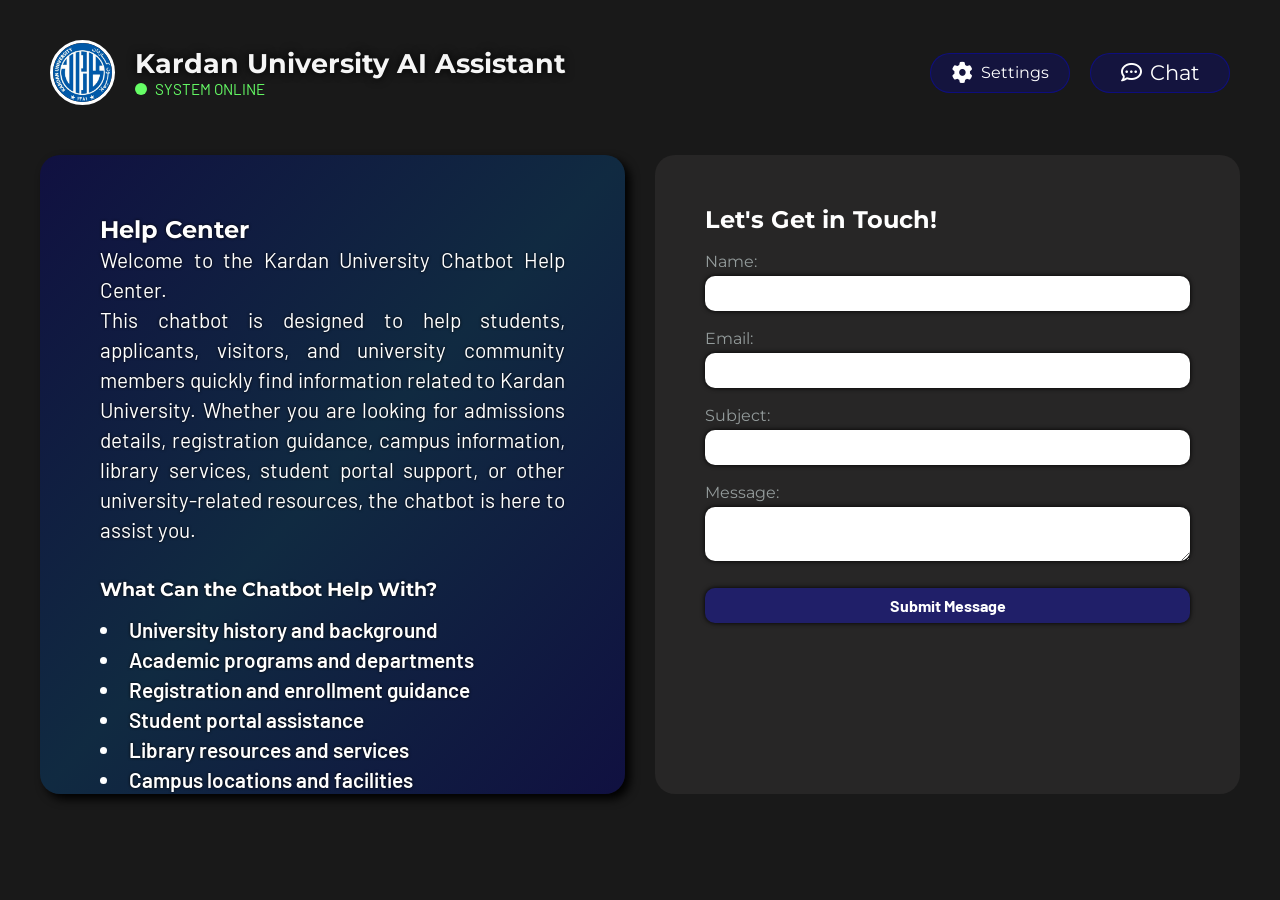
==== FrontEnd/help.html @ 635dd637 "Fpush" ====
<!doctype html>
<html lang="en">
  <head>
    <meta charset="UTF-8" />
    <meta name="viewport" content="width=device-width, initial-scale=1.0" />
    <title>Kardan University AI Assistant | Help</title>
    <link rel="stylesheet" href="styles.css" />
    <link rel="preconnect" href="https://fonts.googleapis.com" />
    <link rel="preconnect" href="https://fonts.gstatic.com" crossorigin />
    <link
      href="https://fonts.googleapis.com/css2?family=Barlow:ital,wght@0,100;0,200;0,300;0,400;0,500;0,600;0,700;0,800;0,900;1,100;1,200;1,300;1,400;1,500;1,600;1,700;1,800;1,900&family=Montserrat:ital,wght@0,100..900;1,100..900&display=swap"
      rel="stylesheet"
    />
    <link
      rel="stylesheet"
      href="https://cdnjs.cloudflare.com/ajax/libs/font-awesome/6.5.0/css/all.min.css"
    />
  </head>
  <body style="overflow-y: hidden">
    <nav>
      <div class="logo">
        <img src="kardanlogo.png" alt="Kardan University Logo" />
        <div class="logotexts">
          <h1>Kardan University AI Assistant</h1>
          <div class="dotcontainer">
            <div class="dot"></div>
            <p>SYSTEM ONLINE</p>
          </div>
        </div>
      </div>
      <div class="navbtnscontainer">
        <a href="#" style="text-decoration: none">
          <div class="navbtns">
            <i class="fa-solid fa-gear"></i>
            Settings
          </div>
        </a>
        <a href="index.html" style="text-decoration: none">
          <div class="navbtns helpcircle">
            <i class="fa-regular fa-comment-dots"></i>
            Chat
          </div>
        </a>
      </div>
    </nav>

    <!-- Form -->
    <div class="mainform">
      <div class="helppagetexts">
        <h2>Help Center</h2>

        <p>Welcome to the Kardan University Chatbot Help Center.</p>

        <p>
          This chatbot is designed to help students, applicants, visitors, and
          university community members quickly find information related to
          Kardan University. Whether you are looking for admissions details,
          registration guidance, campus information, library services, student
          portal support, or other university-related resources, the chatbot is
          here to assist you.
        </p>
        <br />
        <h3>What Can the Chatbot Help With?</h3>

        <ul>
          <li>University history and background</li>
          <li>Academic programs and departments</li>
          <li>Registration and enrollment guidance</li>
          <li>Student portal assistance</li>
          <li>Library resources and services</li>
          <li>Campus locations and facilities</li>
          <li>General university information</li>
          <li>Frequently asked questions</li>
        </ul>

        <br />
        <h3>Tips for Getting Better Answers</h3>

        <p>
          To receive accurate responses, try asking clear and specific
          questions. Examples include:
        </p>

        <ul>
          <li>How can I access the student portal?</li>
          <li>What services does the library offer?</li>
          <li>Tell me about Kardan University history.</li>
          <li>How do I register for courses?</li>
          <li>Where is the Taimani campus located?</li>
        </ul>

        <p>Short and direct questions usually produce the best results.</p>

        <br />
        <h3>Having Trouble?</h3>

        <p>
          If the chatbot cannot answer your question or you experience any
          issues while using the system, please contact us using the form on
          this page. We welcome your feedback, suggestions, and bug reports to
          help improve the chatbot experience.
        </p>

        <p style="margin-top: 10px">When contacting us, please include:</p>

        <ul>
          <li>A description of the issue</li>
          <li>The question you asked</li>
          <li>The response you received (if any)</li>
          <li>Any suggestions or feedback you would like to share</li>
        </ul>
        <br />
        <h3>Our Goal</h3>

        <p>
          Our goal is to make university information more accessible, faster to
          find, and easier to understand. We continuously improve the chatbot by
          expanding its knowledge and enhancing its ability to assist users
          effectively.
        </p>

        <br />
        <h3>Our Team</h3>

        <p>
          We made this project with a team of 3 memebers:<br />
          Ahmad Faisal Amin <br />
          Abdullah Anwar <br />
          Fardows Momand <br />
        </p>
        <br />
        <p>Thank you for using the Kardan University Chatbot.</p>
      </div>

      <form class="helpform">
        <h2>Let's Get in Touch!</h2><br>
        <label for="name" required>Name:</label><br />
        <input type="text" name="name" /><br /><br />
        <label for="email" required>Email:</label><br />
        <input type="email" name="email" /><br /><br />
        <label for="subject">Subject:</label><br />
        <input type="text" name="subject" /><br /><br />
        <label for="message" required>Message:</label><br />
        <textarea name="message"></textarea><br /><br />
        <input
          type="submit"
          value="Submit Message"
          class="submitbtn"
          style="color: white"
        />
      </form>
    </div>
  </body>
</html>
---- FrontEnd/styles.css ----
* {
  margin: 0;
  padding: 0;
  box-sizing: border-box;
}
body {
  background-color: rgba(25, 25, 25, 1);
}

nav {
  display: flex;
  justify-content: space-between;
  align-items: center;
  padding: 40px 50px;
}
.dotcontainer {
  display: flex;
  justify-content: flex-start;
  align-items: center;
  gap: 8px;
  width: 200px;
}
.logo {
  display: flex;
  gap: 20px;
  align-items: center;
}
.logo img {
  height: 65px;
  width: 65px;
  border-radius: 50%;
  border: solid white 3px;
}
.logotexts {
  display: flex;
  flex-direction: column;
  justify-content: center;
  align-items: flex-start;
}
.logotexts h1 {
  color: whitesmoke;
  font-family: "montserrat", sans-serif;
  font-size: 1.7rem;
  text-shadow: 0 0 10px black;
}
.dotcontainer p {
  color: rgb(102, 254, 102);
  font-family: "barlow", sans-serif;
  font-size: 0.95rem;
}
.dot {
  height: 12px;
  width: 12px;
  border-radius: 50%;
  background-color: rgb(102, 254, 102);
  animation: glowdot 1s ease infinite;
}
@keyframes glowdot {
  0%,
  100% {
    box-shadow: 0 0 0 green;
    background-color: rgb(102, 254, 102);
  }
  50% {
    box-shadow: 0 0 10px rgb(10, 172, 10);
    background-color: rgba(102, 254, 102, 0.723);
  }
}
.navbtnscontainer {
  display: flex;
  gap: 20px;
}
.navbtns {
  padding: 15px;
  font-size: 1rem;
  border-radius: 20px;
  font-family: "montserrat", sans-serif;
  background-color: rgba(0, 0, 255, 0.164);
  border: rgba(0, 0, 255, 0.332) 1px solid;
  transition: 0.2s all;
  display: flex;
  gap: 8px;
  justify-content: center;
  align-items: center;
  width: 140px;
  height: 40px;
  color: white;
}
.navbtns a,
i {
  color: white;
  text-decoration: none;
  transition: 0.3s all;
  font-size: 1.3rem;
}
.navbtns:hover {
  background-color: rgba(0, 0, 255, 0.332);
  scale: 1.05;
  font-weight: 500;
  cursor: pointer;
}
.navbtns:hover .fa-gear {
  font-size: 4rem;
  margin-left: -30px;
  animation: gearspin 2s linear infinite;
}
@keyframes gearspin {
  100% {
    rotate: 360deg;
  }
}

.helpcircle {
  font-size: 1.3rem;
}
.navbtns:hover .fa-circle-question {
  animation: helpanim 1s ease infinite;
  font-size: 4rem;
  margin-left: -32px;
}
@keyframes helpanim {
  0%,
  100% {
    font-size: 3rem;
  }
  50% {
    font-size: 3.6rem;
  }
}
main {
  padding: 0 50px 40px 50px;
  margin-top: -10px;
}

.main-back {
  background-color: rgb(39, 38, 38);
  border-radius: 20px;
  width: 100%;
  height: calc(100vh - 175px);
  display: flex;
  flex-direction: column;
  overflow: hidden;
}

.chat-messages {
  flex: 1;
  overflow-y: scroll;
  display: flex;
  flex-direction: column;
  padding: 28px 32px;
  gap: 18px;
  scroll-behavior: smooth;
}
.chat-messages::-webkit-scrollbar {
  width: 5px;
}
.chat-messages::-webkit-scrollbar-track {
  background: transparent;
}
.chat-messages::-webkit-scrollbar-thumb {
  background-color: rgba(0, 0, 255, 0.3);
  border-radius: 10px;
}
.chat-messages::-webkit-scrollbar-thumb:hover {
  background-color: rgba(0, 0, 255, 0.55);
}

.welcome-banner {
  flex: 1;
  display: flex;
  flex-direction: column;
  align-items: center;
  justify-content: center;
  gap: 18px;
  padding: 40px;
  text-align: center;
  animation: fadeSlideIn 0.5s ease;
}

.welcome-identity {
  display: flex;
  align-items: center;
  gap: 14px;
  margin-bottom: 6px;
}

.ai-badge {
  width: 58px;
  height: 58px;
  border-radius: 50%;
  background-color: rgba(0, 89, 169, 1);
  border: 1px solid white;
  box-shadow: 0 0 10px black;
  display: flex;
  align-items: center;
  justify-content: center;
  font-size: 1.5rem;
  color: rgba(0, 89, 169, 1);
  animation: badgePulse 2.5s ease-in-out infinite;
}
@keyframes badgePulse {
  0%,
  100% {
    box-shadow: 0 0 0px rgba(0, 0, 255, 0);
  }
  50% {
    box-shadow: 0 0 18px rgba(0, 0, 255, 0.35);
  }
}

.ai-badge-text {
  display: flex;
  flex-direction: column;
  align-items: flex-start;
  gap: 4px;
}
.ai-badge-name {
  font-family: "montserrat", sans-serif;
  font-size: 1.25rem;
  font-weight: 700;
  color: whitesmoke;
  letter-spacing: 0.03em;
}
.ai-badge-status {
  display: flex;
  align-items: center;
  gap: 6px;
  font-family: "barlow", sans-serif;
  font-size: 0.85rem;
  color: rgb(102, 254, 102);
}
.badge-dot {
  width: 8px;
  height: 8px;
  border-radius: 50%;
  background-color: rgb(102, 254, 102);
  animation: glowdot 1s ease infinite;
}

.welcome-title {
  font-family: "montserrat", sans-serif;
  font-size: 1.6rem;
  font-weight: 600;
  color: whitesmoke;
}
.welcome-sub {
  font-family: "barlow", sans-serif;
  font-size: 1rem;
  color: rgba(160, 160, 175, 1);
}

.tip-strip {
  display: flex;
  align-items: center;
  gap: 10px;
  background-color: rgba(0, 0, 255, 0.164);
  border: 1px solid rgba(0, 0, 255, 0.332);
  border-radius: 50px;
  padding: 10px 22px;
  margin-top: 8px;
  font-family: "barlow", sans-serif;
  font-size: 0.95rem;
  color: rgba(190, 200, 255, 1);
  transition: opacity 0.4s ease;
  animation: glowtip 1s infinite linear;
}

@keyframes glowtip {
  0%,
  100% {
    box-shadow: 0 0 3px rgba(0, 89, 169, 0.4);
  }
  50% {
    box-shadow: 0 0 10px rgba(0, 89, 169, 0.6);
  }
}

.tip-icon {
  color: rgba(102, 254, 102, 1);
  font-size: 0.95rem;
}
.tip-fade {
  opacity: 0;
}

.message {
  display: flex;
  align-items: flex-start;
  gap: 12px;
  max-width: 78%;
  animation: fadeSlideIn 0.3s ease;
}

.ai-message {
  align-self: flex-start;
}

.user-message {
  align-self: flex-end;
}

@keyframes fadeSlideIn {
  from {
    opacity: 0;
    transform: translateY(10px);
  }
  to {
    opacity: 1;
    transform: translateY(0);
  }
}

.ai-identity {
  display: flex;
  flex-direction: column;
  align-items: center;
  gap: 4px;
  flex-shrink: 0;
  margin-top: 2px;
}
.ai-identity-icon {
  width: 34px;
  height: 34px;
  border-radius: 50%;
  background-color: rgba(0, 89, 169, 1);
  border: 1px solid rgba(0, 0, 255, 0.4);
  color: rgba(130, 165, 255, 1);
  display: flex;
  align-items: center;
  justify-content: center;
  font-size: 0.85rem;
}
.ai-identity-label {
  font-family: "barlow", sans-serif;
  font-size: 0.62rem;
  font-weight: 600;
  color: rgba(130, 165, 255, 0.9);
  letter-spacing: 0.04em;
  text-transform: uppercase;
  white-space: nowrap;
}

.message-bubble {
  padding: 12px 16px;
  border-radius: 16px;
  font-family: "barlow", sans-serif;
  font-size: 0.97rem;
  line-height: 1.65;
  max-width: 100%;
}
.ai-bubble {
  background-color: rgba(40, 40, 52, 1);
  border: 1px solid rgba(0, 89, 169, 1);
  color: rgba(228, 228, 235, 1);
  border-top-left-radius: 4px;
}
.user-bubble {
  background-color: rgba(0, 0, 255, 0.2);
  border: 1px solid rgba(0, 0, 255, 0.38);
  color: rgba(225, 228, 255, 1);
  border-top-right-radius: 4px;
}
.message-time {
  display: block;
  font-size: 0.72rem;
  color: rgba(140, 140, 155, 0.85);
  margin-top: 6px;
  font-family: "barlow", sans-serif;
}

.typing-indicator {
  display: flex;
  align-items: center;
  gap: 5px;
  padding: 12px 16px;
}
.typing-indicator span {
  width: 8px;
  height: 8px;
  border-radius: 50%;
  background-color: rgba(0, 89, 169, 1);
  display: inline-block;
  animation: typingBounce 1.2s ease-in-out infinite;
}
.typing-indicator span:nth-child(1) {
  animation-delay: 0s;
}
.typing-indicator span:nth-child(2) {
  animation-delay: 0.2s;
}
.typing-indicator span:nth-child(3) {
  animation-delay: 0.4s;
}
@keyframes typingBounce {
  0%,
  60%,
  100% {
    transform: translateY(0);
    opacity: 0.45;
  }
  30% {
    transform: translateY(-8px);
    opacity: 1;
  }
}

.chat-input-area {
  display: flex;
  align-items: center;
  gap: 12px;
  padding: 14px 24px 8px 24px;
  border-top: 1px solid rgba(255, 255, 255, 0.06);
  background-color: rgb(34, 34, 37);
}
.chat-input {
  flex: 1;
  background-color: rgba(40, 40, 52, 1);
  border: 1px solid rgba(0, 0, 255, 0.28);
  border-radius: 12px;
  padding: 12px 18px;
  color: white;
  font-family: "barlow", sans-serif;
  font-size: 0.97rem;
  outline: none;
  transition:
    border-color 0.2s,
    box-shadow 0.2s;
}
.chat-input:focus {
  border-color: rgba(0, 0, 255, 0.6);
  box-shadow: 0 0 8px rgba(0, 0, 255, 0.14);
}
.chat-input::placeholder {
  color: rgba(140, 140, 155, 0.7);
}
.send-btn {
  width: 46px;
  height: 46px;
  border-radius: 12px;
  background-color: rgba(0, 89, 169, 1);
  border: 1px solid rgba(0, 0, 255, 0.4);
  color: white;
  font-size: 1rem;
  cursor: pointer;
  display: flex;
  align-items: center;
  justify-content: center;
  transition: 0.2s all;
  flex-shrink: 0;
}
.send-btn:hover {
  background-color: rgba(0, 89, 169, 1);
  scale: 1.05;
}
.send-btn:active {
  scale: 0.97;
}

.chat-toolbar {
  display: flex;
  align-items: center;
  gap: 10px;
  padding: 8px 24px 16px 24px;
  background-color: rgba(25, 25, 30, 0.9);
  border-radius: 0 0 20px 20px;
}

.toolbar-btn {
  display: flex;
  align-items: center;
  gap: 7px;
  padding: 8px 16px;
  border-radius: 10px;
  font-family: "barlow", sans-serif;
  font-size: 0.88rem;
  font-weight: 500;
  cursor: pointer;
  border: 1px solid;
  transition: 0.2s all;
  white-space: nowrap;
  color: white;
  background: none;
}
.clear-btn {
  background-color: rgba(200, 30, 30, 0.12);
  border-color: rgba(200, 30, 30, 0.3);
  color: rgba(255, 140, 140, 1);
}
.clear-btn:hover {
  background-color: rgba(200, 30, 30, 0.25);
  border-color: rgba(200, 30, 30, 0.55);
  scale: 1.03;
}
.clear-btn .fa-solid {
  color: rgba(255, 140, 140, 1);
}

.quick-btn {
  background-color: rgba(0, 0, 255, 0.12);
  border-color: rgba(0, 0, 255, 0.3);
  color: rgba(190, 200, 255, 1);
}
.quick-btn:hover {
  background-color: rgba(0, 0, 255, 0.25);
  border-color: rgba(0, 0, 255, 0.5);
  scale: 1.03;
}
.quick-btn .fa-solid {
  color: rgba(190, 200, 255, 1);
}

.qd-arrow {
  font-size: 0.72rem;
  transition: transform 0.25s ease;
  margin-left: 2px;
}
.qd-arrow.open {
  transform: rotate(180deg);
}
.quick-dropdown {
  position: relative;
}

.quick-menu {
  position: absolute;
  bottom: 110%;
  left: 0;
  min-width: 230px;
  background-color: rgba(30, 30, 42, 1);
  border: 1px solid rgba(0, 0, 255, 0.3);
  border-radius: 14px;
  padding: 8px 0;
  z-index: 100;
  opacity: 0;
  transform: translateY(8px);
  pointer-events: none;
  transition:
    opacity 0.2s ease,
    transform 0.2s ease;
}
.quick-menu.visible {
  opacity: 1;
  transform: translateY(0);
  pointer-events: all;
}

.quick-option {
  display: flex;
  align-items: center;
  gap: 10px;
  padding: 10px 18px;
  font-family: "barlow", sans-serif;
  font-size: 0.92rem;
  color: rgba(210, 215, 255, 1);
  cursor: pointer;
  transition: background-color 0.15s;
}
.quick-option:hover {
  background-color: rgba(0, 0, 255, 0.18);
}
.quick-option .fa-solid {
  color: rgba(0, 89, 169, 1);
  width: 16px;
  text-align: center;
  font-size: 0.85rem;
}

/* help page */
.mainform {
  width: 100%;
  display: flex;
  justify-content: space-between;
  align-items: center;
  padding: 40px;
  margin-top: -30px;
  gap: 30px;
}

.helppagetexts {
  width: 50%;
  box-sizing: border-box;
  text-align: justify;
  line-height: 30px;
  padding: 60px;
  height: 71vh;
  background: linear-gradient(
    to bottom right,
    rgba(0, 0, 139, 0.35),
    rgba(3, 68, 125, 0.4),
    rgba(0, 0, 139, 0.35)
  );
  overflow-y: scroll;
  border-radius: 20px;
  animation: glowhelppagetexts 2s ease;
  box-shadow: 5px 5px 10px black;
}

.helppagetexts ul {
  list-style-position: inside;
  margin-top: 10px;
  font-weight: 550;
  font-family: "barlow", sans-serif;
}

.helppagetexts h2 {
  color: white;
  font-family: "montserrat", sans-serif;
  text-shadow: 0 0 3px black;
}

.helppagetexts h3 {
  color: white;
  text-shadow: 0 0 3px black;
  font-family: "montserrat", sans-serif;
}

.helppagetexts p,
ul {
  color: white;
  font-family: "barlow", sans-serif;
  font-size: 1.3rem;
  text-shadow: 0 0 3px black;
}

.mainform form {
  width: 50%;
  box-sizing: border-box;
  background-color: rgb(39, 38, 38);
  height: 71vh;
  padding: 50px;
  border-radius: 20px;
}

.helpform label {
  color: rgba(240, 255, 255, 0.541);
  font-family: "montserrat", sans-serif;
  font-size: 1rem;
}

.helpform h2 {
  color: white;
  font-family: "montserrat", sans-serif;
}

.helpform input,
textarea {
  width: 100%;
  margin-top: 5px;
  color: rgba(0, 89, 169, 1);
  font-size: 1rem;
  padding: 8px 10px;
  border-radius: 10px;
  border: none;
  box-shadow: 0 0 5px black;
  font-family: "barlow", sans-serif;
}

.helpform input:focus {
  background-color: rgba(19, 19, 240, 0.09);
  font-weight: 600;
  outline: none;
}

.helpform textarea:focus {
  background-color: rgba(19, 19, 240, 0.09);
  font-weight: 600;
  outline: none;
}

.submitbtn {
  font-weight: bold;
  background-color: rgba(19, 19, 240, 0.332);
  cursor: pointer;
  transition: 0.3s;
}

.submitbtn:hover {
  transform: translateY(-4px);
  box-shadow: 0 0 20px rgba(255, 255, 255, 0.116);
}
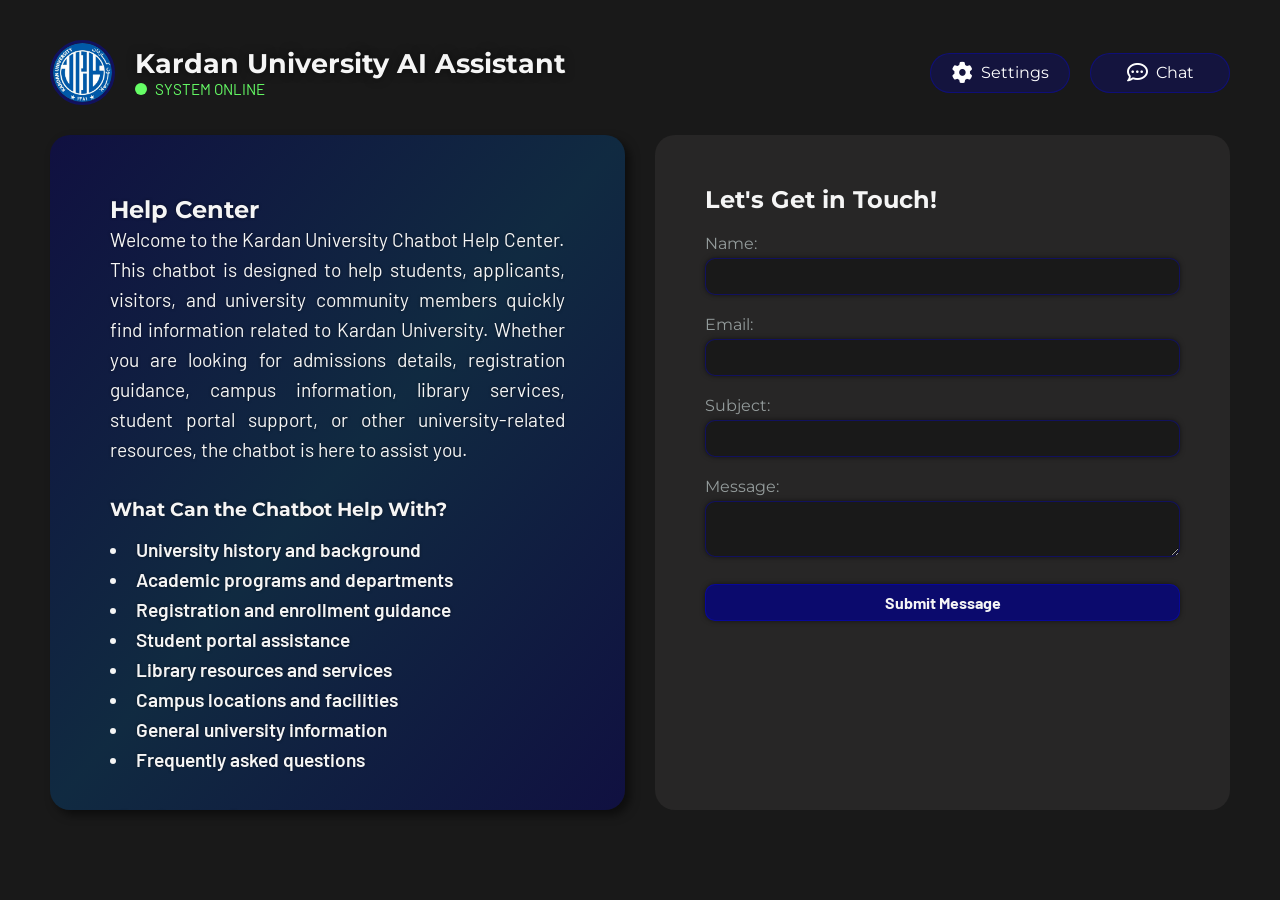
==== commit b21f8902: "Settings Finished!" ====
--- a/FrontEnd/help.html
+++ b/FrontEnd/help.html
@@ -16,7 +16,7 @@
       href="https://cdnjs.cloudflare.com/ajax/libs/font-awesome/6.5.0/css/all.min.css"
     />
   </head>
-  <body style="overflow-y: hidden">
+  <body>
     <nav>
       <div class="logo">
         <img src="kardanlogo.png" alt="Kardan University Logo" />
@@ -29,12 +29,30 @@
         </div>
       </div>
       <div class="navbtnscontainer">
-        <a href="#" style="text-decoration: none">
-          <div class="navbtns">
+        <!-- Settings Dropdown (same as index) -->
+        <div class="settings-dropdown">
+          <div class="navbtns settings-btn">
             <i class="fa-solid fa-gear"></i>
             Settings
           </div>
-        </a>
+          <div class="dropdown-content">
+            <div class="dropdown-item">
+              <span>Theme</span>
+              <label class="switch">
+                <input type="checkbox" id="themeToggle" />
+                <span class="slider round"></span>
+              </label>
+            </div>
+            <!-- Clear Chat button (does nothing on help page, but we keep it for consistency) -->
+            <div class="dropdown-item clear-chat-item">
+              <span>Clear Chat</span>
+              <button class="clear-chat-btn" onclick="clearChat()">
+                <i class="fa-solid fa-trash-can"></i> Clear
+              </button>
+            </div>
+          </div>
+        </div>
+
         <a href="index.html" style="text-decoration: none">
           <div class="navbtns helpcircle">
             <i class="fa-regular fa-comment-dots"></i>
@@ -123,7 +141,7 @@
         <h3>Our Team</h3>
 
         <p>
-          We made this project with a team of 3 memebers:<br />
+          We made this project with a team of 3 members:<br />
           Ahmad Faisal Amin <br />
           Abdullah Anwar <br />
           Fardows Momand <br />
@@ -132,23 +150,30 @@
         <p>Thank you for using the Kardan University Chatbot.</p>
       </div>
 
-      <form class="helpform">
-        <h2>Let's Get in Touch!</h2><br>
-        <label for="name" required>Name:</label><br />
-        <input type="text" name="name" /><br /><br />
-        <label for="email" required>Email:</label><br />
-        <input type="email" name="email" /><br /><br />
+      <form class="helpform" action="/submit" method="POST">
+        <h2>Let's Get in Touch!</h2>
+        <br />
+        <label for="name">Name:</label><br />
+        <input type="text" name="name" id="name" required /><br /><br />
+        <label for="email">Email:</label><br />
+        <input type="email" name="email" id="email" required /><br /><br />
         <label for="subject">Subject:</label><br />
-        <input type="text" name="subject" /><br /><br />
-        <label for="message" required>Message:</label><br />
-        <textarea name="message"></textarea><br /><br />
+        <input type="text" name="subject" id="subject" /><br /><br />
+        <label for="message">Message:</label><br />
+        <textarea name="message" id="message" required></textarea><br /><br />
         <input
           type="submit"
           value="Submit Message"
           class="submitbtn"
-          style="color: white"
+          style="
+            color: white;
+            background-color: rgba(0, 0, 139, 0.715);
+            transition: 0.3s all ease;
+          "
         />
       </form>
     </div>
+
+    <script src="script.js"></script>
   </body>
 </html>
--- a/FrontEnd/styles.css
+++ b/FrontEnd/styles.css
@@ -1,25 +1,124 @@
+/* ============================
+   CSS VARIABLES (Dark & Light themes)
+   ============================ */
+:root {
+  /* Dark Theme (default) */
+  --bg-body: #191919;
+  --bg-nav: transparent;
+  --text-primary: #f5f5f5;
+  --text-secondary: #b0b0b0;
+  --border-color: rgba(0, 0, 255, 0.3);
+  --bg-card: linear-gradient(
+    to bottom right,
+    rgba(0, 0, 139, 0.35),
+    rgba(3, 68, 125, 0.4),
+    rgba(0, 0, 139, 0.35)
+  );
+  --bg-input: #272626;
+  --bg-bubble-ai: #282834;
+  --bg-bubble-user: rgba(0, 0, 255, 0.2);
+  --bg-chat-area: rgba(55, 55, 55, 0.577);
+  --shadow-color: rgba(0, 0, 0, 0.5);
+  --link-color: white;
+  --btn-bg: rgba(0, 89, 169, 1);
+  --btn-hover: rgba(0, 89, 169, 0.8);
+  --scrollbar-thumb: rgba(0, 0, 255, 0.3);
+  --scrollbar-thumb-hover: rgba(0, 0, 255, 0.55);
+  --help-text-bg: linear-gradient(
+    to bottom right,
+    rgba(0, 0, 139, 0.35),
+    rgba(3, 68, 125, 0.4),
+    rgba(0, 0, 139, 0.35)
+  );
+  --form-bg: #272626;
+  --form-label: rgba(240, 255, 255, 0.541);
+  --input-focus-bg: rgba(19, 19, 240, 0.09);
+  --submit-btn-bg: rgba(19, 19, 240, 0.332);
+  --submit-btn-hover-shadow: rgba(255, 255, 255, 0.116);
+  --clear-btn-bg: rgba(200, 30, 30, 0.12);
+  --clear-btn-border: rgba(200, 30, 30, 0.3);
+  --clear-btn-hover: rgba(200, 30, 30, 0.25);
+  --clear-btn-text: #ff8c8c;
+
+  /* System Online colors (dark) */
+  --online-text: rgb(102, 254, 102);
+  --online-dot: rgb(102, 254, 102);
+  --online-glow: rgb(10, 172, 10);
+}
+
+[data-theme="light"] {
+  /* Light Theme */
+  --bg-body: #f0f2f5;
+  --bg-nav: transparent;
+  --text-primary: #1a1a2e;
+  --text-secondary: #4a4a5a;
+  --border-color: rgba(0, 0, 100, 0.2);
+  --bg-card: linear-gradient(
+    to bottom right,
+    rgba(229, 229, 236, 0.25),
+    rgba(180, 200, 255, 0.8),
+    rgba(229, 229, 236, 0.25)
+  );
+  --bg-input: #ffffff;
+  --bg-bubble-ai: #e8eaf6;
+  --bg-bubble-user: rgba(0, 0, 255, 0.08);
+  --bg-chat-area: rgba(200, 200, 220, 0.5);
+  --shadow-color: rgba(0, 0, 0, 0.1);
+  --link-color: #1a1a2e;
+  --btn-bg: #2a4a8f;
+  --btn-hover: #1a3a7f;
+  --scrollbar-thumb: rgba(0, 0, 100, 0.2);
+  --scrollbar-thumb-hover: rgba(0, 0, 100, 0.4);
+  --help-text-bg: linear-gradient(
+    to bottom right,
+    rgba(200, 200, 255, 0.3),
+    rgba(180, 200, 255, 0.4),
+    rgba(200, 200, 255, 0.3)
+  );
+  --form-bg: #ffffff;
+  --form-label: #3a3a5a;
+  --input-focus-bg: rgba(0, 0, 200, 0.05);
+  --submit-btn-bg: #2a4a8f;
+  --submit-btn-hover-shadow: rgba(0, 0, 0, 0.2);
+  --clear-btn-bg: rgba(200, 30, 30, 0.08);
+  --clear-btn-border: rgba(200, 30, 30, 0.2);
+  --clear-btn-hover: rgba(200, 30, 30, 0.18);
+  --clear-btn-text: #cc5555;
+
+  /* System Online colors (light) – dark green for readability */
+  --online-text: #006400;
+  --online-dot: #006400;
+  --online-glow: #004d00;
+}
+
+/* ============================
+   GLOBAL RESET & BODY
+   ============================ */
 * {
   margin: 0;
   padding: 0;
   box-sizing: border-box;
 }
+
 body {
-  background-color: rgba(25, 25, 25, 1);
-}
-
+  background-color: var(--bg-body);
+  color: var(--text-primary);
+  transition:
+    background-color 0.3s,
+    color 0.3s;
+  font-family: "Barlow", sans-serif;
+}
+
+/* ============================
+   NAVIGATION
+   ============================ */
 nav {
   display: flex;
   justify-content: space-between;
   align-items: center;
   padding: 40px 50px;
 }
-.dotcontainer {
-  display: flex;
-  justify-content: flex-start;
-  align-items: center;
-  gap: 8px;
-  width: 200px;
-}
+
 .logo {
   display: flex;
   gap: 20px;
@@ -29,7 +128,7 @@
   height: 65px;
   width: 65px;
   border-radius: 50%;
-  border: solid white 3px;
+  border: 3px solid var(--border-color);
 }
 .logotexts {
   display: flex;
@@ -38,45 +137,56 @@
   align-items: flex-start;
 }
 .logotexts h1 {
-  color: whitesmoke;
-  font-family: "montserrat", sans-serif;
+  color: var(--text-primary);
+  font-family: "Montserrat", sans-serif;
   font-size: 1.7rem;
-  text-shadow: 0 0 10px black;
+  text-shadow: 0 0 10px var(--shadow-color);
+}
+.dotcontainer {
+  display: flex;
+  justify-content: flex-start;
+  align-items: center;
+  gap: 8px;
+  width: 200px;
 }
 .dotcontainer p {
-  color: rgb(102, 254, 102);
-  font-family: "barlow", sans-serif;
+  color: var(--online-text);
+  font-family: "Barlow", sans-serif;
   font-size: 0.95rem;
 }
 .dot {
   height: 12px;
   width: 12px;
   border-radius: 50%;
-  background-color: rgb(102, 254, 102);
+  background-color: var(--online-dot);
   animation: glowdot 1s ease infinite;
 }
 @keyframes glowdot {
   0%,
   100% {
-    box-shadow: 0 0 0 green;
-    background-color: rgb(102, 254, 102);
+    box-shadow: 0 0 0 var(--online-glow);
+    background-color: var(--online-dot);
   }
   50% {
-    box-shadow: 0 0 10px rgb(10, 172, 10);
-    background-color: rgba(102, 254, 102, 0.723);
-  }
-}
+    box-shadow: 0 0 10px var(--online-glow);
+    background-color: var(--online-dot);
+    opacity: 0.723;
+  }
+}
+
 .navbtnscontainer {
   display: flex;
   gap: 20px;
-}
+  align-items: center;
+}
+
 .navbtns {
   padding: 15px;
   font-size: 1rem;
   border-radius: 20px;
-  font-family: "montserrat", sans-serif;
+  font-family: "Montserrat", sans-serif;
   background-color: rgba(0, 0, 255, 0.164);
-  border: rgba(0, 0, 255, 0.332) 1px solid;
+  border: 1px solid var(--border-color);
   transition: 0.2s all;
   display: flex;
   gap: 8px;
@@ -84,14 +194,13 @@
   align-items: center;
   width: 140px;
   height: 40px;
-  color: white;
-}
-.navbtns a,
-i {
-  color: white;
+  color: var(--link-color);
   text-decoration: none;
+}
+.navbtns i {
+  color: var(--link-color);
+  font-size: 1.3rem;
   transition: 0.3s all;
-  font-size: 1.3rem;
 }
 .navbtns:hover {
   background-color: rgba(0, 0, 255, 0.332);
@@ -109,37 +218,144 @@
     rotate: 360deg;
   }
 }
-
-.helpcircle {
-  font-size: 1.3rem;
-}
 .navbtns:hover .fa-circle-question {
-  animation: helpanim 1s ease infinite;
+  animation: helpanim 0.8s ease infinite;
   font-size: 4rem;
-  margin-left: -32px;
+  margin-left: -44px;
 }
 @keyframes helpanim {
   0%,
   100% {
-    font-size: 3rem;
+    font-size: 3.1rem;
   }
   50% {
-    font-size: 3.6rem;
-  }
-}
+    font-size: 3.5rem;
+  }
+}
+
+/* ============================
+   SETTINGS DROPDOWN (FIXED)
+   ============================ */
+.settings-dropdown {
+  position: relative;
+  display: inline-block;
+}
+
+.dropdown-content {
+  display: none;
+  position: absolute;
+  right: 0;
+  top: 55px; /* no gap – attaches directly */
+  min-width: 200px;
+  background-color: var(--bg-input);
+  border: 1px solid var(--border-color);
+  border-radius: 14px;
+  padding: 12px 16px;
+  padding-top: 18px; /* visual spacing inside */
+  box-shadow: 0 8px 20px var(--shadow-color);
+  z-index: 200;
+  backdrop-filter: blur(4px);
+}
+
+.settings-dropdown:hover .dropdown-content {
+  display: block;
+}
+
+.dropdown-item {
+  display: flex;
+  justify-content: space-between;
+  align-items: center;
+  padding: 6px 0;
+  font-family: "Barlow", sans-serif;
+  font-size: 0.95rem;
+  color: var(--text-primary);
+  border-bottom: 1px solid var(--border-color);
+}
+.dropdown-item:last-child {
+  border-bottom: none;
+}
+
+/* Toggle Switch */
+.switch {
+  position: relative;
+  display: inline-block;
+  width: 44px;
+  height: 24px;
+}
+.switch input {
+  opacity: 0;
+  width: 0;
+  height: 0;
+}
+.slider {
+  position: absolute;
+  cursor: pointer;
+  top: 0;
+  left: 0;
+  right: 0;
+  bottom: 0;
+  background-color: #ccc;
+  transition: 0.3s;
+  border-radius: 34px;
+}
+.slider:before {
+  position: absolute;
+  content: "";
+  height: 18px;
+  width: 18px;
+  left: 3px;
+  bottom: 3px;
+  background-color: white;
+  transition: 0.3s;
+  border-radius: 50%;
+}
+input:checked + .slider {
+  background-color: var(--btn-bg);
+}
+input:checked + .slider:before {
+  transform: translateX(20px);
+}
+
+/* Clear Chat button inside dropdown */
+.clear-chat-item {
+  border-bottom: none;
+}
+.clear-chat-btn {
+  background-color: var(--clear-btn-bg);
+  border: 1px solid var(--clear-btn-border);
+  color: var(--clear-btn-text);
+  padding: 4px 12px;
+  border-radius: 8px;
+  font-family: "Barlow", sans-serif;
+  font-size: 0.85rem;
+  cursor: pointer;
+  transition: 0.2s;
+  display: flex;
+  align-items: center;
+  gap: 6px;
+}
+.clear-chat-btn:hover {
+  background-color: var(--clear-btn-hover);
+  border-color: var(--clear-btn-text);
+}
+
+/* ============================
+   MAIN CHAT AREA
+   ============================ */
 main {
   padding: 0 50px 40px 50px;
   margin-top: -10px;
 }
 
 .main-back {
-  background-color: rgb(39, 38, 38);
+  background: var(--bg-card);
   border-radius: 20px;
   width: 100%;
   height: calc(100vh - 175px);
   display: flex;
   flex-direction: column;
   overflow: hidden;
+  transition: background 0.3s;
 }
 
 .chat-messages {
@@ -158,11 +374,11 @@
   background: transparent;
 }
 .chat-messages::-webkit-scrollbar-thumb {
-  background-color: rgba(0, 0, 255, 0.3);
+  background-color: var(--scrollbar-thumb);
   border-radius: 10px;
 }
 .chat-messages::-webkit-scrollbar-thumb:hover {
-  background-color: rgba(0, 0, 255, 0.55);
+  background-color: var(--scrollbar-thumb-hover);
 }
 
 .welcome-banner {
@@ -176,26 +392,30 @@
   text-align: center;
   animation: fadeSlideIn 0.5s ease;
 }
-
-.welcome-identity {
-  display: flex;
-  align-items: center;
-  gap: 14px;
-  margin-bottom: 6px;
+.welcome-title {
+  font-family: "Montserrat", sans-serif;
+  font-size: 1.6rem;
+  font-weight: 600;
+  color: var(--text-primary);
+}
+.welcome-sub {
+  font-family: "Barlow", sans-serif;
+  font-size: 1rem;
+  color: var(--text-secondary);
 }
 
 .ai-badge {
   width: 58px;
   height: 58px;
   border-radius: 50%;
-  background-color: rgba(0, 89, 169, 1);
-  border: 1px solid white;
-  box-shadow: 0 0 10px black;
+  background-color: var(--btn-bg);
+  border: 1px solid var(--border-color);
+  box-shadow: 0 0 10px var(--shadow-color);
   display: flex;
   align-items: center;
   justify-content: center;
   font-size: 1.5rem;
-  color: rgba(0, 89, 169, 1);
+  color: white;
   animation: badgePulse 2.5s ease-in-out infinite;
 }
 @keyframes badgePulse {
@@ -207,46 +427,12 @@
     box-shadow: 0 0 18px rgba(0, 0, 255, 0.35);
   }
 }
-
-.ai-badge-text {
-  display: flex;
-  flex-direction: column;
-  align-items: flex-start;
-  gap: 4px;
-}
 .ai-badge-name {
-  font-family: "montserrat", sans-serif;
+  font-family: "Montserrat", sans-serif;
   font-size: 1.25rem;
   font-weight: 700;
-  color: whitesmoke;
+  color: var(--text-primary);
   letter-spacing: 0.03em;
-}
-.ai-badge-status {
-  display: flex;
-  align-items: center;
-  gap: 6px;
-  font-family: "barlow", sans-serif;
-  font-size: 0.85rem;
-  color: rgb(102, 254, 102);
-}
-.badge-dot {
-  width: 8px;
-  height: 8px;
-  border-radius: 50%;
-  background-color: rgb(102, 254, 102);
-  animation: glowdot 1s ease infinite;
-}
-
-.welcome-title {
-  font-family: "montserrat", sans-serif;
-  font-size: 1.6rem;
-  font-weight: 600;
-  color: whitesmoke;
-}
-.welcome-sub {
-  font-family: "barlow", sans-serif;
-  font-size: 1rem;
-  color: rgba(160, 160, 175, 1);
 }
 
 .tip-strip {
@@ -254,17 +440,16 @@
   align-items: center;
   gap: 10px;
   background-color: rgba(0, 0, 255, 0.164);
-  border: 1px solid rgba(0, 0, 255, 0.332);
+  border: 1px solid var(--border-color);
   border-radius: 50px;
   padding: 10px 22px;
   margin-top: 8px;
-  font-family: "barlow", sans-serif;
+  font-family: "Barlow", sans-serif;
   font-size: 0.95rem;
-  color: rgba(190, 200, 255, 1);
+  color: var(--text-secondary);
   transition: opacity 0.4s ease;
   animation: glowtip 1s infinite linear;
 }
-
 @keyframes glowtip {
   0%,
   100% {
@@ -274,15 +459,17 @@
     box-shadow: 0 0 10px rgba(0, 89, 169, 0.6);
   }
 }
-
 .tip-icon {
-  color: rgba(102, 254, 102, 1);
+  color: rgb(102, 254, 102);
   font-size: 0.95rem;
 }
 .tip-fade {
   opacity: 0;
 }
 
+/* ============================
+   MESSAGE BUBBLES
+   ============================ */
 .message {
   display: flex;
   align-items: flex-start;
@@ -290,24 +477,11 @@
   max-width: 78%;
   animation: fadeSlideIn 0.3s ease;
 }
-
 .ai-message {
   align-self: flex-start;
 }
-
 .user-message {
   align-self: flex-end;
-}
-
-@keyframes fadeSlideIn {
-  from {
-    opacity: 0;
-    transform: translateY(10px);
-  }
-  to {
-    opacity: 1;
-    transform: translateY(0);
-  }
 }
 
 .ai-identity {
@@ -322,19 +496,19 @@
   width: 34px;
   height: 34px;
   border-radius: 50%;
-  background-color: rgba(0, 89, 169, 1);
-  border: 1px solid rgba(0, 0, 255, 0.4);
-  color: rgba(130, 165, 255, 1);
+  background-color: var(--btn-bg);
+  border: 1px solid var(--border-color);
+  color: white;
   display: flex;
   align-items: center;
   justify-content: center;
   font-size: 0.85rem;
 }
 .ai-identity-label {
-  font-family: "barlow", sans-serif;
+  font-family: "Barlow", sans-serif;
   font-size: 0.62rem;
   font-weight: 600;
-  color: rgba(130, 165, 255, 0.9);
+  color: var(--text-secondary);
   letter-spacing: 0.04em;
   text-transform: uppercase;
   white-space: nowrap;
@@ -343,31 +517,32 @@
 .message-bubble {
   padding: 12px 16px;
   border-radius: 16px;
-  font-family: "barlow", sans-serif;
+  font-family: "Barlow", sans-serif;
   font-size: 0.97rem;
   line-height: 1.65;
   max-width: 100%;
 }
 .ai-bubble {
-  background-color: rgba(40, 40, 52, 1);
-  border: 1px solid rgba(0, 89, 169, 1);
-  color: rgba(228, 228, 235, 1);
+  background-color: var(--bg-bubble-ai);
+  border: 1px solid var(--border-color);
+  color: var(--text-primary);
   border-top-left-radius: 4px;
 }
 .user-bubble {
-  background-color: rgba(0, 0, 255, 0.2);
-  border: 1px solid rgba(0, 0, 255, 0.38);
-  color: rgba(225, 228, 255, 1);
+  background-color: var(--bg-bubble-user);
+  border: 1px solid var(--border-color);
+  color: var(--text-primary);
   border-top-right-radius: 4px;
 }
 .message-time {
   display: block;
   font-size: 0.72rem;
-  color: rgba(140, 140, 155, 0.85);
+  color: var(--text-secondary);
   margin-top: 6px;
-  font-family: "barlow", sans-serif;
-}
-
+  font-family: "Barlow", sans-serif;
+}
+
+/* Typing indicator */
 .typing-indicator {
   display: flex;
   align-items: center;
@@ -378,12 +553,9 @@
   width: 8px;
   height: 8px;
   border-radius: 50%;
-  background-color: rgba(0, 89, 169, 1);
+  background-color: var(--btn-bg);
   display: inline-block;
   animation: typingBounce 1.2s ease-in-out infinite;
-}
-.typing-indicator span:nth-child(1) {
-  animation-delay: 0s;
 }
 .typing-indicator span:nth-child(2) {
   animation-delay: 0.2s;
@@ -404,22 +576,26 @@
   }
 }
 
+/* ============================
+   CHAT INPUT AREA
+   ============================ */
 .chat-input-area {
   display: flex;
   align-items: center;
   gap: 12px;
-  padding: 14px 24px 8px 24px;
-  border-top: 1px solid rgba(255, 255, 255, 0.06);
-  background-color: rgb(34, 34, 37);
+  padding: 14px 24px 15px 24px;
+  border-top: 1px solid var(--border-color);
+  background-color: var(--bg-chat-area);
+  justify-content: center;
 }
 .chat-input {
   flex: 1;
-  background-color: rgba(40, 40, 52, 1);
-  border: 1px solid rgba(0, 0, 255, 0.28);
+  background-color: var(--bg-input);
+  border: 1px solid var(--border-color);
   border-radius: 12px;
   padding: 12px 18px;
-  color: white;
-  font-family: "barlow", sans-serif;
+  color: var(--text-primary);
+  font-family: "Barlow", sans-serif;
   font-size: 0.97rem;
   outline: none;
   transition:
@@ -427,18 +603,19 @@
     box-shadow 0.2s;
 }
 .chat-input:focus {
-  border-color: rgba(0, 0, 255, 0.6);
+  border-color: var(--btn-bg);
   box-shadow: 0 0 8px rgba(0, 0, 255, 0.14);
 }
 .chat-input::placeholder {
-  color: rgba(140, 140, 155, 0.7);
-}
+  color: var(--text-secondary);
+}
+
 .send-btn {
   width: 46px;
   height: 46px;
   border-radius: 12px;
-  background-color: rgba(0, 89, 169, 1);
-  border: 1px solid rgba(0, 0, 255, 0.4);
+  background-color: var(--btn-bg);
+  border: 1px solid var(--border-color);
   color: white;
   font-size: 1rem;
   cursor: pointer;
@@ -449,66 +626,41 @@
   flex-shrink: 0;
 }
 .send-btn:hover {
-  background-color: rgba(0, 89, 169, 1);
+  background-color: var(--btn-hover);
   scale: 1.05;
 }
 .send-btn:active {
   scale: 0.97;
 }
 
-.chat-toolbar {
-  display: flex;
-  align-items: center;
-  gap: 10px;
-  padding: 8px 24px 16px 24px;
-  background-color: rgba(25, 25, 30, 0.9);
-  border-radius: 0 0 20px 20px;
-}
-
-.toolbar-btn {
+/* Quick Questions */
+.quick-dropdown {
+  position: relative;
+}
+.quick-btn {
+  background-color: rgba(0, 0, 255, 0.12);
+  border-color: var(--border-color);
+  color: var(--text-primary);
+  height: 43px;
   display: flex;
   align-items: center;
   gap: 7px;
   padding: 8px 16px;
   border-radius: 10px;
-  font-family: "barlow", sans-serif;
+  font-family: "Barlow", sans-serif;
   font-size: 0.88rem;
   font-weight: 500;
   cursor: pointer;
   border: 1px solid;
   transition: 0.2s all;
   white-space: nowrap;
-  color: white;
   background: none;
-}
-.clear-btn {
-  background-color: rgba(200, 30, 30, 0.12);
-  border-color: rgba(200, 30, 30, 0.3);
-  color: rgba(255, 140, 140, 1);
-}
-.clear-btn:hover {
-  background-color: rgba(200, 30, 30, 0.25);
-  border-color: rgba(200, 30, 30, 0.55);
-  scale: 1.03;
-}
-.clear-btn .fa-solid {
-  color: rgba(255, 140, 140, 1);
-}
-
-.quick-btn {
-  background-color: rgba(0, 0, 255, 0.12);
-  border-color: rgba(0, 0, 255, 0.3);
-  color: rgba(190, 200, 255, 1);
 }
 .quick-btn:hover {
   background-color: rgba(0, 0, 255, 0.25);
-  border-color: rgba(0, 0, 255, 0.5);
+  border-color: var(--btn-bg);
   scale: 1.03;
 }
-.quick-btn .fa-solid {
-  color: rgba(190, 200, 255, 1);
-}
-
 .qd-arrow {
   font-size: 0.72rem;
   transition: transform 0.25s ease;
@@ -516,9 +668,6 @@
 }
 .qd-arrow.open {
   transform: rotate(180deg);
-}
-.quick-dropdown {
-  position: relative;
 }
 
 .quick-menu {
@@ -526,8 +675,8 @@
   bottom: 110%;
   left: 0;
   min-width: 230px;
-  background-color: rgba(30, 30, 42, 1);
-  border: 1px solid rgba(0, 0, 255, 0.3);
+  background-color: var(--bg-input);
+  border: 1px solid var(--border-color);
   border-radius: 14px;
   padding: 8px 0;
   z-index: 100;
@@ -543,15 +692,14 @@
   transform: translateY(0);
   pointer-events: all;
 }
-
 .quick-option {
   display: flex;
   align-items: center;
   gap: 10px;
   padding: 10px 18px;
-  font-family: "barlow", sans-serif;
+  font-family: "Barlow", sans-serif;
   font-size: 0.92rem;
-  color: rgba(210, 215, 255, 1);
+  color: var(--text-primary);
   cursor: pointer;
   transition: background-color 0.15s;
 }
@@ -559,20 +707,22 @@
   background-color: rgba(0, 0, 255, 0.18);
 }
 .quick-option .fa-solid {
-  color: rgba(0, 89, 169, 1);
+  color: var(--btn-bg);
   width: 16px;
   text-align: center;
   font-size: 0.85rem;
 }
 
-/* help page */
+/* ============================
+   HELP PAGE
+   ============================ */
 .mainform {
   width: 100%;
   display: flex;
   justify-content: space-between;
-  align-items: center;
-  padding: 40px;
-  margin-top: -30px;
+  align-items: stretch;
+  padding: 40px 50px;
+  margin-top: -50px;
   gap: 30px;
 }
 
@@ -582,99 +732,128 @@
   text-align: justify;
   line-height: 30px;
   padding: 60px;
-  height: 71vh;
-  background: linear-gradient(
-    to bottom right,
-    rgba(0, 0, 139, 0.35),
-    rgba(3, 68, 125, 0.4),
-    rgba(0, 0, 139, 0.35)
-  );
+  height: 75vh;
+  background: var(--help-text-bg);
   overflow-y: scroll;
   border-radius: 20px;
   animation: glowhelppagetexts 2s ease;
-  box-shadow: 5px 5px 10px black;
-}
-
+  box-shadow: 5px 5px 10px var(--shadow-color);
+  transition: background 0.3s;
+}
+
+.helppagetexts h2 {
+  color: var(--text-primary);
+  font-family: "Montserrat", sans-serif;
+  text-shadow: 0 0 3px var(--shadow-color);
+}
+.helppagetexts h3 {
+  color: var(--text-primary);
+  text-shadow: 0 0 3px var(--shadow-color);
+  font-family: "Montserrat", sans-serif;
+}
+.helppagetexts p,
+.helppagetexts ul {
+  color: var(--text-primary);
+  font-family: "Barlow", sans-serif;
+  font-size: 1.2rem;
+  text-shadow: 0 0 3px var(--shadow-color);
+}
 .helppagetexts ul {
   list-style-position: inside;
   margin-top: 10px;
   font-weight: 550;
-  font-family: "barlow", sans-serif;
-}
-
-.helppagetexts h2 {
-  color: white;
-  font-family: "montserrat", sans-serif;
-  text-shadow: 0 0 3px black;
-}
-
-.helppagetexts h3 {
-  color: white;
-  text-shadow: 0 0 3px black;
-  font-family: "montserrat", sans-serif;
-}
-
-.helppagetexts p,
-ul {
-  color: white;
-  font-family: "barlow", sans-serif;
-  font-size: 1.3rem;
-  text-shadow: 0 0 3px black;
 }
 
 .mainform form {
   width: 50%;
   box-sizing: border-box;
-  background-color: rgb(39, 38, 38);
-  height: 71vh;
+  background-color: var(--form-bg);
+  height: 75vh;
   padding: 50px;
   border-radius: 20px;
+  transition: background 0.3s;
 }
 
 .helpform label {
-  color: rgba(240, 255, 255, 0.541);
-  font-family: "montserrat", sans-serif;
+  color: var(--form-label);
+  font-family: "Montserrat", sans-serif;
   font-size: 1rem;
 }
-
 .helpform h2 {
-  color: white;
-  font-family: "montserrat", sans-serif;
-}
-
+  color: var(--text-primary);
+  font-family: "Montserrat", sans-serif;
+}
 .helpform input,
-textarea {
+.helpform textarea {
   width: 100%;
   margin-top: 5px;
-  color: rgba(0, 89, 169, 1);
+  color: var(--text-primary);
   font-size: 1rem;
   padding: 8px 10px;
   border-radius: 10px;
-  border: none;
-  box-shadow: 0 0 5px black;
-  font-family: "barlow", sans-serif;
-}
-
-.helpform input:focus {
-  background-color: rgba(19, 19, 240, 0.09);
+  border: 1px solid var(--border-color);
+  box-shadow: 0 0 5px var(--shadow-color);
+  font-family: "Barlow", sans-serif;
+  background: var(--bg-body);
+  transition:
+    background 0.3s,
+    color 0.3s;
+}
+.helpform input:focus,
+.helpform textarea:focus {
+  background-color: var(--input-focus-bg);
   font-weight: 600;
   outline: none;
 }
 
-.helpform textarea:focus {
-  background-color: rgba(19, 19, 240, 0.09);
-  font-weight: 600;
-  outline: none;
-}
-
 .submitbtn {
   font-weight: bold;
-  background-color: rgba(19, 19, 240, 0.332);
+  background-color: var(--submit-btn-bg);
+  color: var(--text-primary) !important;
   cursor: pointer;
   transition: 0.3s;
-}
-
+  border: none;
+  padding: 12px;
+  border-radius: 10px;
+  width: 100%;
+}
 .submitbtn:hover {
   transform: translateY(-4px);
-  box-shadow: 0 0 20px rgba(255, 255, 255, 0.116);
-}
+  box-shadow: 0 0 20px var(--submit-btn-hover-shadow);
+}
+
+/* ============================
+   RESPONSIVE (basic)
+   ============================ */
+@media (max-width: 768px) {
+  nav {
+    flex-direction: column;
+    gap: 20px;
+    padding: 20px;
+  }
+  .navbtnscontainer {
+    flex-wrap: wrap;
+    justify-content: center;
+  }
+  .mainform {
+    flex-direction: column;
+    padding: 20px;
+  }
+  .helppagetexts,
+  .mainform form {
+    width: 100%;
+    height: auto;
+    max-height: 60vh;
+    padding: 30px;
+  }
+  .chat-input-area {
+    flex-wrap: wrap;
+  }
+  .quick-dropdown {
+    width: 100%;
+  }
+  .quick-btn {
+    width: 100%;
+    justify-content: center;
+  }
+}
